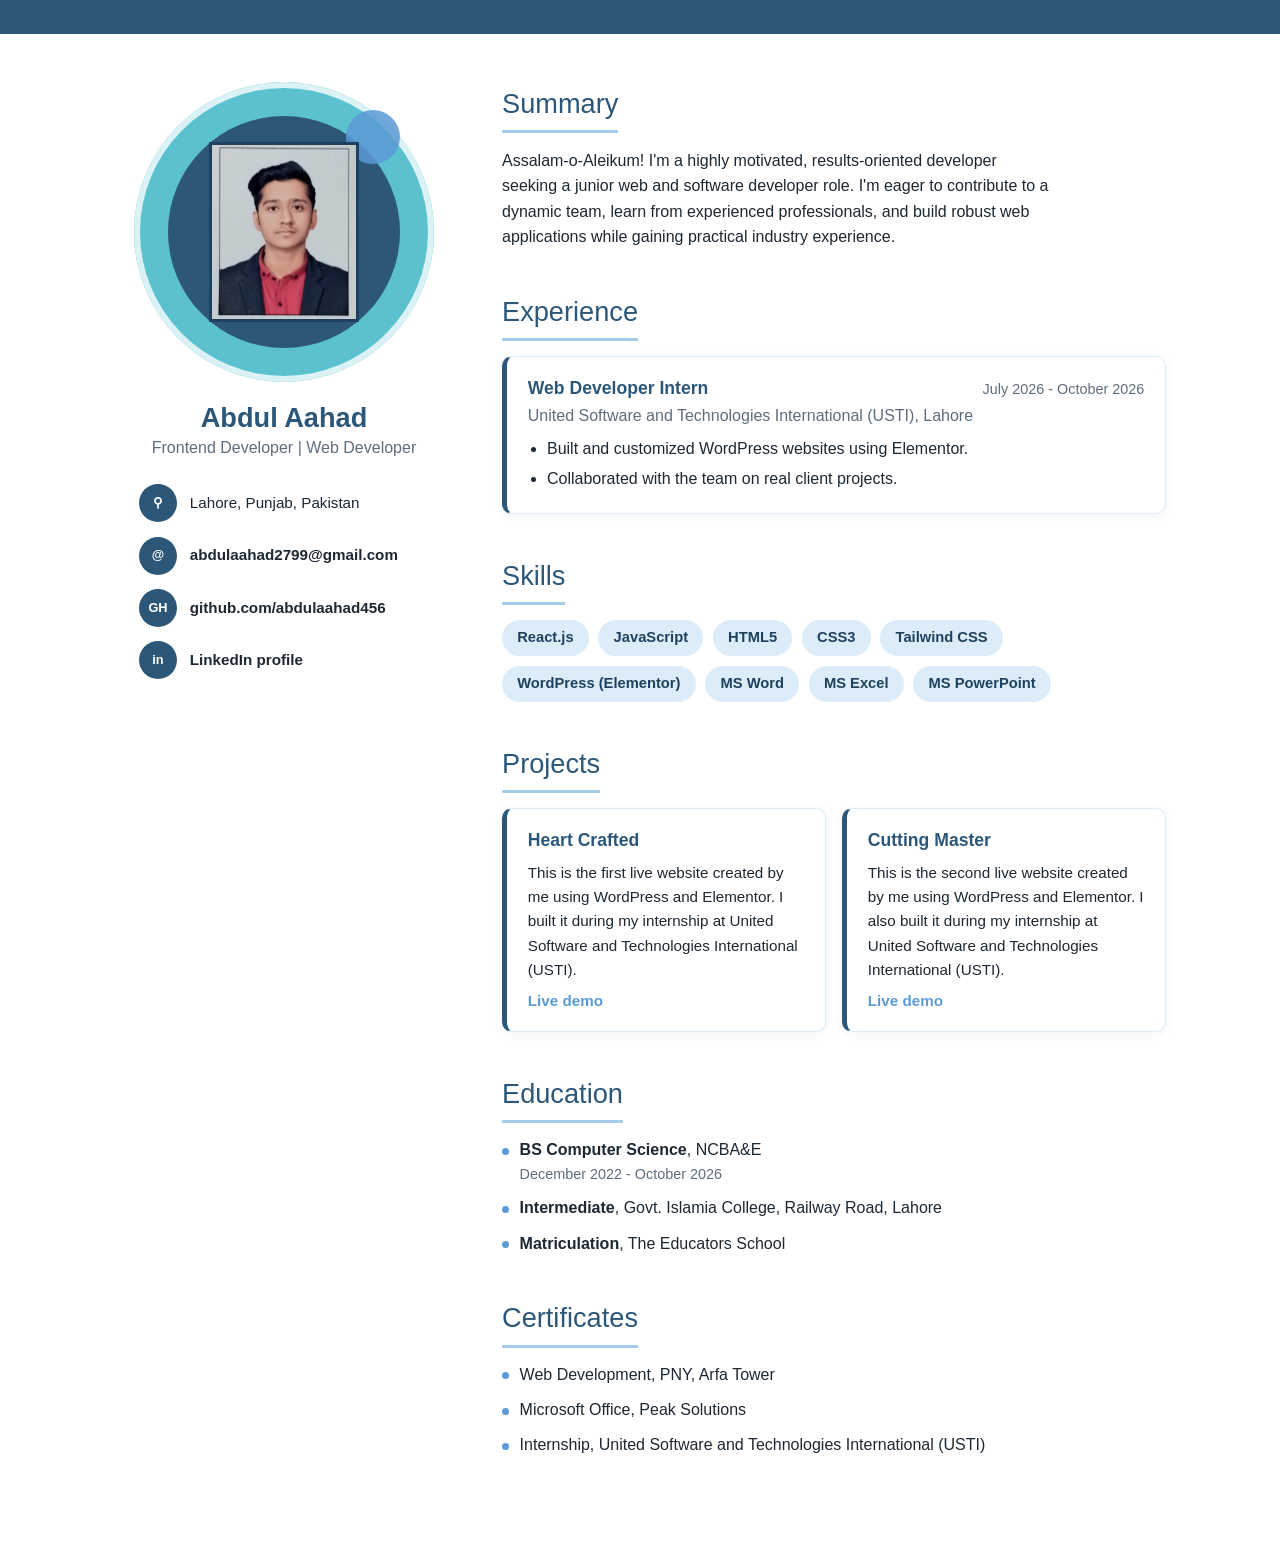
==== index.html @ 206ff54b "Rename portfolio.html to index.html" ====
<!DOCTYPE html>
<html lang="en">
<head>
  <title>Abdul Aahad | Frontend Developer | Web Developer</title>
  <link rel="stylesheet" href="style.css">
</head>
<body>
  <div class="topbar"></div>

  <div class="page">

    <aside class="sidebar">
      <div class="badge">
        <div class="photo" role="img" aria-label="Portrait of Abdul Aahad"></div>
      </div>
      <h1 class="name">Abdul Aahad</h1>
      <p class="role">Frontend Developer | Web Developer</p>

      <ul class="contact">
        <li>
          <span class="icon" aria-hidden="true">&#9906;</span>
          <span>Lahore, Punjab, Pakistan</span>
        </li>
        <li>
          <span class="icon" aria-hidden="true">@</span>
          <a href="mailto:abdulaahad2799@gmail.com">abdulaahad2799@gmail.com</a>
        </li>
        <li>
          <span class="icon" aria-hidden="true">GH</span>
          <a href="https://github.com/abdulaahad456" target="_blank" rel="noopener">github.com/abdulaahad456</a>
        </li>
        <li>
          <span class="icon" aria-hidden="true">in</span>
          <a href="https://www.linkedin.com/in/abdulaahad-09178242a" target="_blank" rel="noopener">LinkedIn profile</a>
        </li>
      </ul>
    </aside>

    <!-- RIGHT COLUMN -->
    <main class="content">

      <section id="summary">
        <h2>Summary</h2>
        <p>
          Assalam-o-Aleikum! I'm a highly motivated, results-oriented developer seeking a
          junior web and software developer role. I'm eager to contribute to a dynamic team,
          learn from experienced professionals, and build robust web applications while
          gaining practical industry experience.
        </p>
      </section>

      <section id="experience">
        <h2>Experience</h2>
        <article class="card">
          <div class="card-head">
            <h3>Web Developer Intern</h3>
            <span class="date">July 2026 - October 2026</span>
          </div>
          <p class="org">United Software and Technologies International (USTI), Lahore</p>
          <ul>
            <li>Built and customized WordPress websites using Elementor.</li>
            <li>Collaborated with the team on real client projects.</li>
          </ul>
        </article>
      </section>

      <section id="skills">
        <h2>Skills</h2>
        <ul class="chips">
          <li>React.js</li>
          <li>JavaScript</li>
          <li>HTML5</li>
          <li>CSS3</li>
          <li>Tailwind CSS</li>
          <li>WordPress (Elementor)</li>
          <li>MS Word</li>
          <li>MS Excel</li>
          <li>MS PowerPoint</li>
        </ul>
      </section>

      <section id="projects">
        <h2>Projects</h2>
        <div class="grid">
          <!-- Duplicate or edit these cards. Replace the # links with your live demo and GitHub repo. -->
          <article class="card project">
            <h3>Heart Crafted</h3>
            <p>This is the first live website created by me using WordPress and Elementor.
                I built it during my internship at United Software and Technologies International (USTI).
            </p>
            <p class="links"><a href="https://heartcrafted.pk/">Live demo</a></p>
          </article>
          <article class="card project">
            <h3>Cutting Master</h3>
            <p>This is the second live website created by me using WordPress and Elementor.
                I also built it during my internship at United Software and Technologies International (USTI).
            </p>
            <p class="links"><a href="https://cuttingmasterpk.com/">Live demo</a></p>
          </article>
        </div>
      </section>

      <section id="education">
        <h2>Education</h2>
        <ul class="plain">
          <li>
            <strong>BS Computer Science</strong>, NCBA&E
            <span class="date">December 2022 - October 2026</span>
          </li>
          <li><strong>Intermediate</strong>, Govt. Islamia College, Railway Road, Lahore</li>
          <li><strong>Matriculation</strong>, The Educators School</li>
        </ul>
      </section>

      <section id="certificates">
        <h2>Certificates</h2>
        <ul class="plain">
          <li>Web Development, PNY, Arfa Tower</li>
          <li>Microsoft Office, Peak Solutions</li>
          <li>Internship, United Software and Technologies International (USTI)</li>
        </ul>
      </section>

    </main>
  </div>
</body>
</html>
---- style.css ----
:root {
  --navy: #2c5778;
  --navy-dark: #1f4160;
  --sky: #a5cdea;
  --sky-light: #dcecf8;
  --blue: #5b9bd5;
  --text: #1c2833;
  --muted: #5d6d7e;
  --bg: #ffffff;
}

* { box-sizing: border-box; margin: 0; padding: 0; }

html { scroll-behavior: smooth; }

body {
  font-family: "Segoe UI", Calibri, Roboto, Helvetica, Arial, sans-serif;
  color: var(--text);
  background: var(--bg);
  line-height: 1.6;
  overflow-x: hidden;
}

a { color: var(--blue); text-decoration: none; }
a:hover { text-decoration: underline; }

.topbar { height: 34px; background: var(--navy); }

/* ---------- Layout ---------- */
.page {
  max-width: 1100px;
  margin: 0 auto;
  padding: 3rem 1.5rem 4rem;
  display: grid;
  grid-template-columns: 340px 1fr;
  gap: 3rem;
  align-items: start;
}

/* ---------- Sidebar ---------- */
.sidebar {
  position: sticky;
  top: 1.5rem;
  text-align: center;
}

/* light-blue brush circle with navy circle inside, like the resume */
.badge {
  position: relative;
  width: 300px;
  height: 300px;
  margin: 0 auto 1.25rem;
  border-radius: 50%;
  background: rgb(92, 193, 206);
  box-shadow: inset 0 0 0 6px rgb(218, 242, 245);
}
.badge::before {
  content: "";
  position: absolute;
  inset: 34px;
  border-radius: 50%;
  background: rgb(44, 87, 120);
}
.badge::after {
  content: "";
  position: absolute;
  top: 28px;
  right: 34px;
  width: 54px;
  height: 54px;
  border-radius: 50%;
  background: var(--blue);
  opacity: 0.85;
}

.photo {
  position: absolute;
  z-index: 1;
  top: 50%;
  left: 50%;
  width: 150px;
  height: 180px;
  transform: translate(-50%, -50%);
  border: 3px solid var(--navy-dark);
  background: #eaf3fa url("Image.jpeg") center / cover no-repeat;
}

.name {
  font-size: 1.7rem;
  color: var(--navy);
  line-height: 1.2;
}
.role {
  color: var(--muted);
  margin-bottom: 1.5rem;
}

.contact {
  list-style: none;
  text-align: left;
  display: grid;
  gap: 0.9rem;
  margin: 0 auto 1.5rem;
  max-width: 290px;
  font-size: 0.95rem;
  word-break: break-word;
}
.contact li { display: flex; align-items: center; gap: 0.8rem; }
.contact .icon {
  flex: 0 0 38px;
  height: 38px;
  border-radius: 50%;
  background: var(--navy);
  color: #fff;
  display: grid;
  place-items: center;
  font-size: 0.8rem;
  font-weight: 700;
}
.contact a { color: var(--text); font-weight: 600; }

.btn {
  display: inline-block;
  padding: 0.65rem 1.6rem;
  border-radius: 999px;
  background: var(--navy);
  color: #fff;
  font-weight: 600;
  transition: background 0.2s, transform 0.2s;
}
.btn:hover { background: var(--navy-dark); transform: translateY(-1px); text-decoration: none; }

/* ---------- Content ---------- */
.content section { margin-bottom: 2.5rem; }

.content h2 {
  font-size: 1.7rem;
  font-weight: 400;
  color: var(--navy);
  margin-bottom: 0.9rem;
  padding-bottom: 0.3rem;
  border-bottom: 3px solid var(--sky);
  display: inline-block;
}

.content p { max-width: 62ch; }

.card {
  background: #fff;
  border: 1px solid var(--sky-light);
  border-left: 5px solid var(--navy);
  border-radius: 10px;
  padding: 1.1rem 1.3rem;
  box-shadow: 0 2px 10px rgba(44, 87, 120, 0.07);
}
.card h3 { color: var(--navy); font-size: 1.1rem; }
.card-head {
  display: flex;
  flex-wrap: wrap;
  justify-content: space-between;
  gap: 0.25rem 1rem;
  align-items: baseline;
}
.org { color: var(--muted); margin-bottom: 0.5rem; }
.card ul { padding-left: 1.2rem; }
.card li { margin-bottom: 0.25rem; }

.date { color: var(--muted); font-size: 0.9rem; }

.chips { list-style: none; display: flex; flex-wrap: wrap; gap: 0.6rem; }
.chips li {
  padding: 0.4rem 0.95rem;
  border-radius: 999px;
  background: var(--sky-light);
  color: var(--navy-dark);
  font-weight: 600;
  font-size: 0.92rem;
}

.grid {
  display: grid;
  grid-template-columns: repeat(auto-fit, minmax(210px, 1fr));
  gap: 1rem;
}
.project { transition: transform 0.2s, box-shadow 0.2s; }
.project:hover { transform: translateY(-3px); box-shadow: 0 8px 20px rgba(44, 87, 120, 0.15); }
.project p { margin-top: 0.4rem; font-size: 0.95rem; }
.tools { color: var(--muted); font-size: 0.85rem !important; }
.links { display: flex; gap: 1rem; font-weight: 600; }

.plain { list-style: none; display: grid; gap: 0.6rem; }
.plain li { padding-left: 1.1rem; position: relative; }
.plain li::before {
  content: "";
  position: absolute;
  left: 0;
  top: 0.65em;
  width: 7px;
  height: 7px;
  border-radius: 50%;
  background: var(--blue);
}
.plain .date { display: block; }

/* ---------- Footer with decorative circles ---------- */
footer {
  position: relative;
  overflow: hidden;
  min-height: 150px;
  text-align: center;
  padding: 2rem 1rem;
  color: var(--muted);
  font-size: 0.9rem;
}
.deco { position: absolute; border-radius: 50%; }
.d1 { right: -90px; bottom: -120px; width: 300px; height: 300px; background: var(--sky); opacity: 0.55; }
.d2 { right: 40px; bottom: -40px; width: 130px; height: 130px; background: var(--blue); opacity: 0.55; }
.d3 { right: 200px; bottom: 20px; width: 50px; height: 50px; background: var(--sky); opacity: 0.7; }

/* ---------- Responsive ---------- */
@media (max-width: 860px) {
  .page { grid-template-columns: 1fr; gap: 2rem; padding-top: 2rem; }
  .sidebar { position: static; }
  .badge { width: 260px; height: 260px; }
  .badge::before { inset: 28px; }
  .photo { width: 125px; height: 150px; }
}

@media print {
  .topbar, footer, .btn { display: none; }
  .sidebar { position: static; }
}
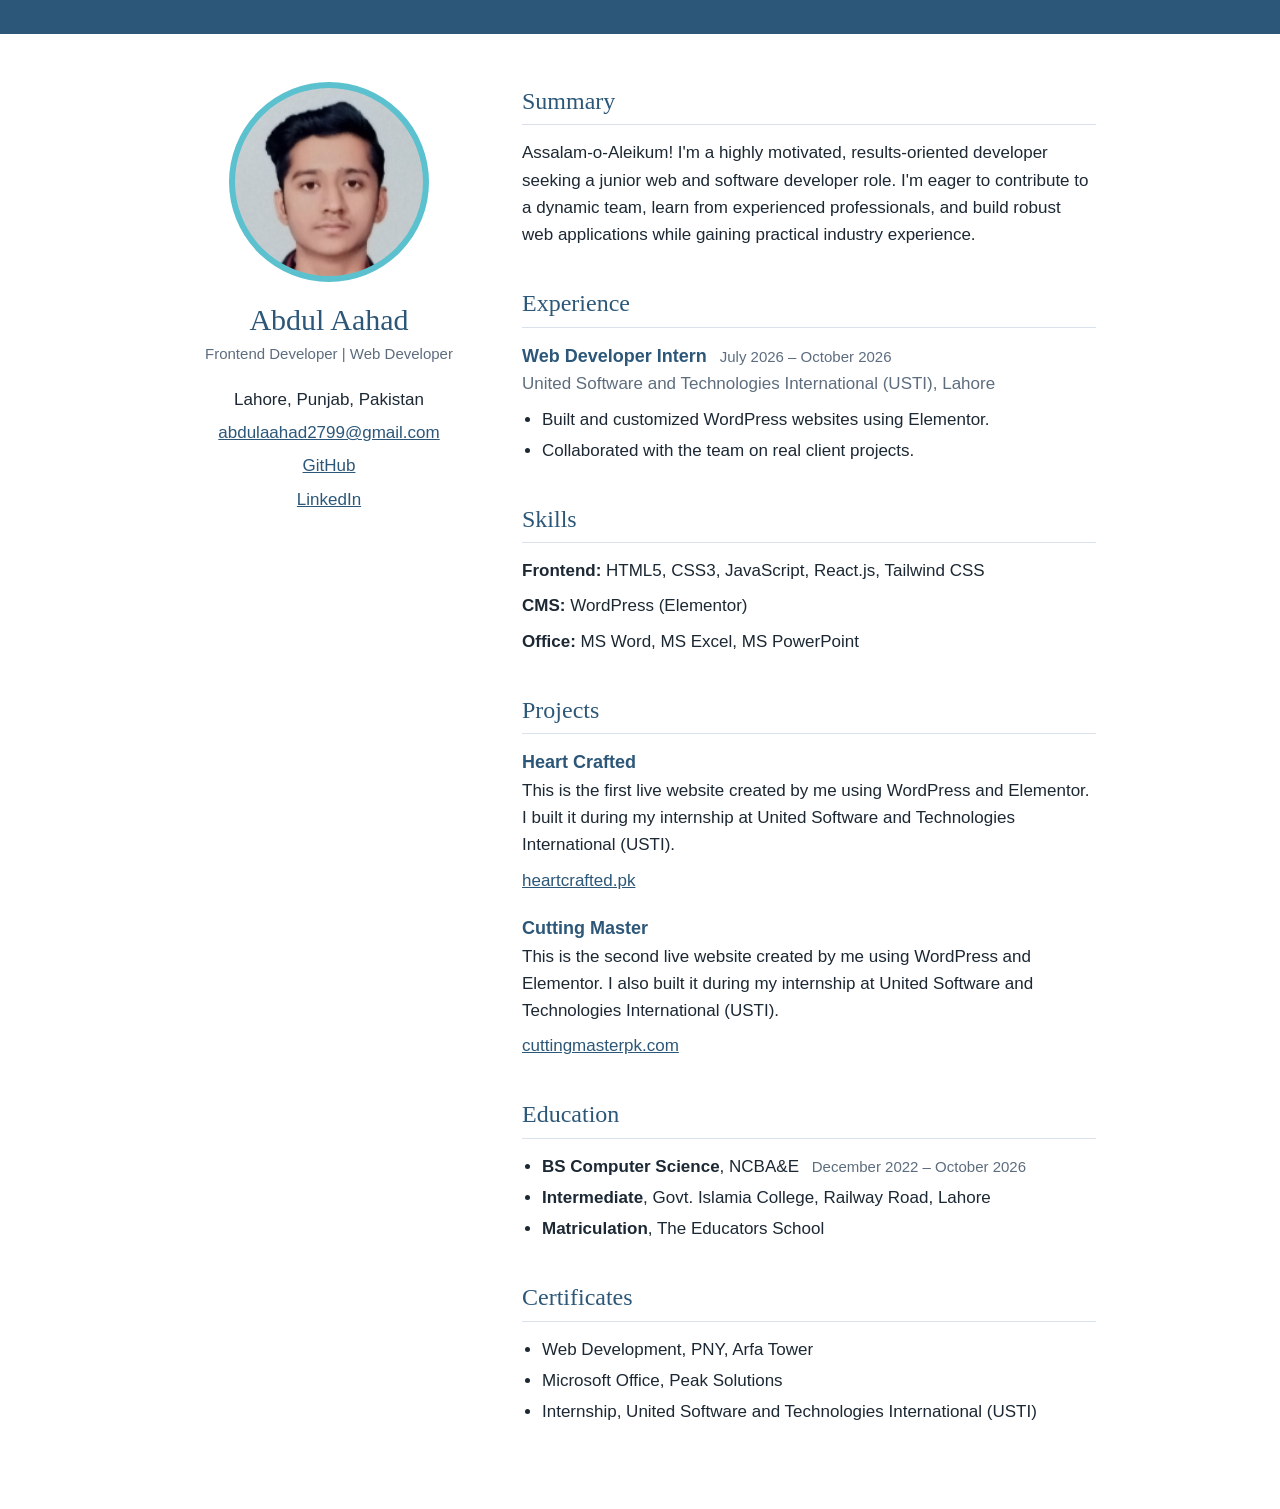
==== commit 5f48b9c4: "Refactor index.html for improved structure and content Updated the structure and content of the inde" ====
--- a/index.html
+++ b/index.html
@@ -1,45 +1,28 @@
 <!DOCTYPE html>
 <html lang="en">
 <head>
+  <meta charset="UTF-8">
+  <meta name="viewport" content="width=device-width, initial-scale=1">
   <title>Abdul Aahad | Frontend Developer | Web Developer</title>
   <link rel="stylesheet" href="style.css">
 </head>
 <body>
-  <div class="topbar"></div>
-
   <div class="page">
 
-    <aside class="sidebar">
-      <div class="badge">
-        <div class="photo" role="img" aria-label="Portrait of Abdul Aahad"></div>
-      </div>
-      <h1 class="name">Abdul Aahad</h1>
+    <aside>
+      <div class="photo" role="img" aria-label="Abdul Aahad"></div>
+      <h1>Abdul Aahad</h1>
       <p class="role">Frontend Developer | Web Developer</p>
-
       <ul class="contact">
-        <li>
-          <span class="icon" aria-hidden="true">&#9906;</span>
-          <span>Lahore, Punjab, Pakistan</span>
-        </li>
-        <li>
-          <span class="icon" aria-hidden="true">@</span>
-          <a href="mailto:abdulaahad2799@gmail.com">abdulaahad2799@gmail.com</a>
-        </li>
-        <li>
-          <span class="icon" aria-hidden="true">GH</span>
-          <a href="https://github.com/abdulaahad456" target="_blank" rel="noopener">github.com/abdulaahad456</a>
-        </li>
-        <li>
-          <span class="icon" aria-hidden="true">in</span>
-          <a href="https://www.linkedin.com/in/abdulaahad-09178242a" target="_blank" rel="noopener">LinkedIn profile</a>
-        </li>
+        <li>Lahore, Punjab, Pakistan</li>
+        <li><a href="mailto:abdulaahad2799@gmail.com">abdulaahad2799@gmail.com</a></li>
+        <li><a href="https://github.com/abdulaahad456">GitHub</a></li>
+        <li><a href="https://www.linkedin.com/in/abdul-aahad-09178242a">LinkedIn</a></li>
       </ul>
     </aside>
 
-    <!-- RIGHT COLUMN -->
-    <main class="content">
-
-      <section id="summary">
+    <main>
+      <section>
         <h2>Summary</h2>
         <p>
           Assalam-o-Aleikum! I'm a highly motivated, results-oriented developer seeking a
@@ -49,79 +32,62 @@
         </p>
       </section>
 
-      <section id="experience">
+      <section>
         <h2>Experience</h2>
-        <article class="card">
-          <div class="card-head">
-            <h3>Web Developer Intern</h3>
-            <span class="date">July 2026 - October 2026</span>
-          </div>
-          <p class="org">United Software and Technologies International (USTI), Lahore</p>
-          <ul>
-            <li>Built and customized WordPress websites using Elementor.</li>
-            <li>Collaborated with the team on real client projects.</li>
-          </ul>
+        <h3>Web Developer Intern <span class="date">July 2026 &ndash; October 2026</span></h3>
+        <p class="muted">United Software and Technologies International (USTI), Lahore</p>
+        <ul>
+          <li>Built and customized WordPress websites using Elementor.</li>
+          <li>Collaborated with the team on real client projects.</li>
+        </ul>
+      </section>
+
+      <section>
+        <h2>Skills</h2>
+        <p><strong>Frontend:</strong> HTML5, CSS3, JavaScript, React.js, Tailwind CSS</p>
+        <p><strong>CMS:</strong> WordPress (Elementor)</p>
+        <p><strong>Office:</strong> MS Word, MS Excel, MS PowerPoint</p>
+      </section>
+
+      <section>
+        <h2>Projects</h2>
+        <article>
+          <h3>Heart Crafted</h3>
+          <p>
+            This is the first live website created by me using WordPress and Elementor.
+            I built it during my internship at United Software and Technologies International (USTI).
+          </p>
+          <p><a href="https://heartcrafted.pk/">heartcrafted.pk</a></p>
+        </article>
+        <article>
+          <h3>Cutting Master</h3>
+          <p>
+            This is the second live website created by me using WordPress and Elementor.
+            I also built it during my internship at United Software and Technologies International (USTI).
+          </p>
+          <p><a href="https://cuttingmasterpk.com/">cuttingmasterpk.com</a></p>
         </article>
       </section>
 
-      <section id="skills">
-        <h2>Skills</h2>
-        <ul class="chips">
-          <li>React.js</li>
-          <li>JavaScript</li>
-          <li>HTML5</li>
-          <li>CSS3</li>
-          <li>Tailwind CSS</li>
-          <li>WordPress (Elementor)</li>
-          <li>MS Word</li>
-          <li>MS Excel</li>
-          <li>MS PowerPoint</li>
-        </ul>
-      </section>
-
-      <section id="projects">
-        <h2>Projects</h2>
-        <div class="grid">
-          <!-- Duplicate or edit these cards. Replace the # links with your live demo and GitHub repo. -->
-          <article class="card project">
-            <h3>Heart Crafted</h3>
-            <p>This is the first live website created by me using WordPress and Elementor.
-                I built it during my internship at United Software and Technologies International (USTI).
-            </p>
-            <p class="links"><a href="https://heartcrafted.pk/">Live demo</a></p>
-          </article>
-          <article class="card project">
-            <h3>Cutting Master</h3>
-            <p>This is the second live website created by me using WordPress and Elementor.
-                I also built it during my internship at United Software and Technologies International (USTI).
-            </p>
-            <p class="links"><a href="https://cuttingmasterpk.com/">Live demo</a></p>
-          </article>
-        </div>
-      </section>
-
-      <section id="education">
+      <section>
         <h2>Education</h2>
-        <ul class="plain">
-          <li>
-            <strong>BS Computer Science</strong>, NCBA&E
-            <span class="date">December 2022 - October 2026</span>
-          </li>
+        <ul>
+          <li><strong>BS Computer Science</strong>, NCBA&amp;E <span class="date">December 2022 &ndash; October 2026</span></li>
           <li><strong>Intermediate</strong>, Govt. Islamia College, Railway Road, Lahore</li>
           <li><strong>Matriculation</strong>, The Educators School</li>
         </ul>
       </section>
 
-      <section id="certificates">
+      <section>
         <h2>Certificates</h2>
-        <ul class="plain">
+        <ul>
           <li>Web Development, PNY, Arfa Tower</li>
           <li>Microsoft Office, Peak Solutions</li>
           <li>Internship, United Software and Technologies International (USTI)</li>
         </ul>
       </section>
+    </main>
 
-    </main>
   </div>
 </body>
 </html>
--- a/style.css
+++ b/style.css
@@ -1,232 +1,64 @@
 :root {
   --navy: #2c5778;
-  --navy-dark: #1f4160;
-  --sky: #a5cdea;
-  --sky-light: #dcecf8;
-  --blue: #5b9bd5;
-  --text: #1c2833;
+  --teal: #5cc1ce;
+  --tint: #daf2f5;
   --muted: #5d6d7e;
-  --bg: #ffffff;
 }
 
-* { box-sizing: border-box; margin: 0; padding: 0; }
-
-html { scroll-behavior: smooth; }
+* { box-sizing: border-box; }
 
 body {
-  font-family: "Segoe UI", Calibri, Roboto, Helvetica, Arial, sans-serif;
-  color: var(--text);
-  background: var(--bg);
-  line-height: 1.6;
-  overflow-x: hidden;
+  margin: 0;
+  border-top: 34px solid var(--navy);
+  font: 17px/1.6 "Segoe UI", Calibri, Arial, sans-serif;
+  color: #1c2833;
 }
 
-a { color: var(--blue); text-decoration: none; }
-a:hover { text-decoration: underline; }
+a { color: var(--navy); }
+a:hover { color: #1a8a99; }
 
-.topbar { height: 34px; background: var(--navy); }
-
-/* ---------- Layout ---------- */
 .page {
-  max-width: 1100px;
+  max-width: 960px;
   margin: 0 auto;
-  padding: 3rem 1.5rem 4rem;
+  padding: 48px 24px;
   display: grid;
-  grid-template-columns: 340px 1fr;
-  gap: 3rem;
-  align-items: start;
+  grid-template-columns: 290px 1fr;
+  gap: 48px;
 }
 
-/* ---------- Sidebar ---------- */
-.sidebar {
-  position: sticky;
-  top: 1.5rem;
-  text-align: center;
+/* left column */
+aside { text-align: center; }
+
+.photo {
+  width: 200px;
+  height: 200px;
+  margin: 0 auto 20px;
+  border: 6px solid var(--teal);
+  border-radius: 50%;
+  background: var(--tint) url("Image.jpeg") 50% 14% / 135% auto no-repeat;
 }
 
-/* light-blue brush circle with navy circle inside, like the resume */
-.badge {
-  position: relative;
-  width: 300px;
-  height: 300px;
-  margin: 0 auto 1.25rem;
-  border-radius: 50%;
-  background: rgb(92, 193, 206);
-  box-shadow: inset 0 0 0 6px rgb(218, 242, 245);
+.role { margin: 4px 0 20px; color: var(--muted); font-size: 15px; }
+
+.contact { margin: 0; padding: 0; list-style: none; }
+.contact li { margin-bottom: 6px; }
+
+/* right column */
+h1, h2, h3 { margin: 0; color: var(--navy); font-weight: normal; }
+h1, h2 { font-family: Georgia, "Times New Roman", serif; }
+h1 { font-size: 30px; line-height: 1.2; }
+h2 { margin-bottom: 14px; padding-bottom: 4px; border-bottom: 1px solid #d9e2ea; font-size: 24px; }
+h3 { font-size: 18px; font-weight: 600; }
+
+section { margin-bottom: 36px; }
+article { margin-bottom: 20px; }
+p { margin: 0 0 8px; }
+ul { margin: 6px 0 0; padding-left: 20px; }
+li { margin-bottom: 4px; }
+
+.muted, .date { color: var(--muted); }
+.date { margin-left: 8px; font-size: 15px; font-weight: normal; }
+
+@media (max-width: 760px) {
+  .page { grid-template-columns: 1fr; gap: 32px; }
 }
-.badge::before {
-  content: "";
-  position: absolute;
-  inset: 34px;
-  border-radius: 50%;
-  background: rgb(44, 87, 120);
-}
-.badge::after {
-  content: "";
-  position: absolute;
-  top: 28px;
-  right: 34px;
-  width: 54px;
-  height: 54px;
-  border-radius: 50%;
-  background: var(--blue);
-  opacity: 0.85;
-}
-
-.photo {
-  position: absolute;
-  z-index: 1;
-  top: 50%;
-  left: 50%;
-  width: 150px;
-  height: 180px;
-  transform: translate(-50%, -50%);
-  border: 3px solid var(--navy-dark);
-  background: #eaf3fa url("Image.jpeg") center / cover no-repeat;
-}
-
-.name {
-  font-size: 1.7rem;
-  color: var(--navy);
-  line-height: 1.2;
-}
-.role {
-  color: var(--muted);
-  margin-bottom: 1.5rem;
-}
-
-.contact {
-  list-style: none;
-  text-align: left;
-  display: grid;
-  gap: 0.9rem;
-  margin: 0 auto 1.5rem;
-  max-width: 290px;
-  font-size: 0.95rem;
-  word-break: break-word;
-}
-.contact li { display: flex; align-items: center; gap: 0.8rem; }
-.contact .icon {
-  flex: 0 0 38px;
-  height: 38px;
-  border-radius: 50%;
-  background: var(--navy);
-  color: #fff;
-  display: grid;
-  place-items: center;
-  font-size: 0.8rem;
-  font-weight: 700;
-}
-.contact a { color: var(--text); font-weight: 600; }
-
-.btn {
-  display: inline-block;
-  padding: 0.65rem 1.6rem;
-  border-radius: 999px;
-  background: var(--navy);
-  color: #fff;
-  font-weight: 600;
-  transition: background 0.2s, transform 0.2s;
-}
-.btn:hover { background: var(--navy-dark); transform: translateY(-1px); text-decoration: none; }
-
-/* ---------- Content ---------- */
-.content section { margin-bottom: 2.5rem; }
-
-.content h2 {
-  font-size: 1.7rem;
-  font-weight: 400;
-  color: var(--navy);
-  margin-bottom: 0.9rem;
-  padding-bottom: 0.3rem;
-  border-bottom: 3px solid var(--sky);
-  display: inline-block;
-}
-
-.content p { max-width: 62ch; }
-
-.card {
-  background: #fff;
-  border: 1px solid var(--sky-light);
-  border-left: 5px solid var(--navy);
-  border-radius: 10px;
-  padding: 1.1rem 1.3rem;
-  box-shadow: 0 2px 10px rgba(44, 87, 120, 0.07);
-}
-.card h3 { color: var(--navy); font-size: 1.1rem; }
-.card-head {
-  display: flex;
-  flex-wrap: wrap;
-  justify-content: space-between;
-  gap: 0.25rem 1rem;
-  align-items: baseline;
-}
-.org { color: var(--muted); margin-bottom: 0.5rem; }
-.card ul { padding-left: 1.2rem; }
-.card li { margin-bottom: 0.25rem; }
-
-.date { color: var(--muted); font-size: 0.9rem; }
-
-.chips { list-style: none; display: flex; flex-wrap: wrap; gap: 0.6rem; }
-.chips li {
-  padding: 0.4rem 0.95rem;
-  border-radius: 999px;
-  background: var(--sky-light);
-  color: var(--navy-dark);
-  font-weight: 600;
-  font-size: 0.92rem;
-}
-
-.grid {
-  display: grid;
-  grid-template-columns: repeat(auto-fit, minmax(210px, 1fr));
-  gap: 1rem;
-}
-.project { transition: transform 0.2s, box-shadow 0.2s; }
-.project:hover { transform: translateY(-3px); box-shadow: 0 8px 20px rgba(44, 87, 120, 0.15); }
-.project p { margin-top: 0.4rem; font-size: 0.95rem; }
-.tools { color: var(--muted); font-size: 0.85rem !important; }
-.links { display: flex; gap: 1rem; font-weight: 600; }
-
-.plain { list-style: none; display: grid; gap: 0.6rem; }
-.plain li { padding-left: 1.1rem; position: relative; }
-.plain li::before {
-  content: "";
-  position: absolute;
-  left: 0;
-  top: 0.65em;
-  width: 7px;
-  height: 7px;
-  border-radius: 50%;
-  background: var(--blue);
-}
-.plain .date { display: block; }
-
-/* ---------- Footer with decorative circles ---------- */
-footer {
-  position: relative;
-  overflow: hidden;
-  min-height: 150px;
-  text-align: center;
-  padding: 2rem 1rem;
-  color: var(--muted);
-  font-size: 0.9rem;
-}
-.deco { position: absolute; border-radius: 50%; }
-.d1 { right: -90px; bottom: -120px; width: 300px; height: 300px; background: var(--sky); opacity: 0.55; }
-.d2 { right: 40px; bottom: -40px; width: 130px; height: 130px; background: var(--blue); opacity: 0.55; }
-.d3 { right: 200px; bottom: 20px; width: 50px; height: 50px; background: var(--sky); opacity: 0.7; }
-
-/* ---------- Responsive ---------- */
-@media (max-width: 860px) {
-  .page { grid-template-columns: 1fr; gap: 2rem; padding-top: 2rem; }
-  .sidebar { position: static; }
-  .badge { width: 260px; height: 260px; }
-  .badge::before { inset: 28px; }
-  .photo { width: 125px; height: 150px; }
-}
-
-@media print {
-  .topbar, footer, .btn { display: none; }
-  .sidebar { position: static; }
-}
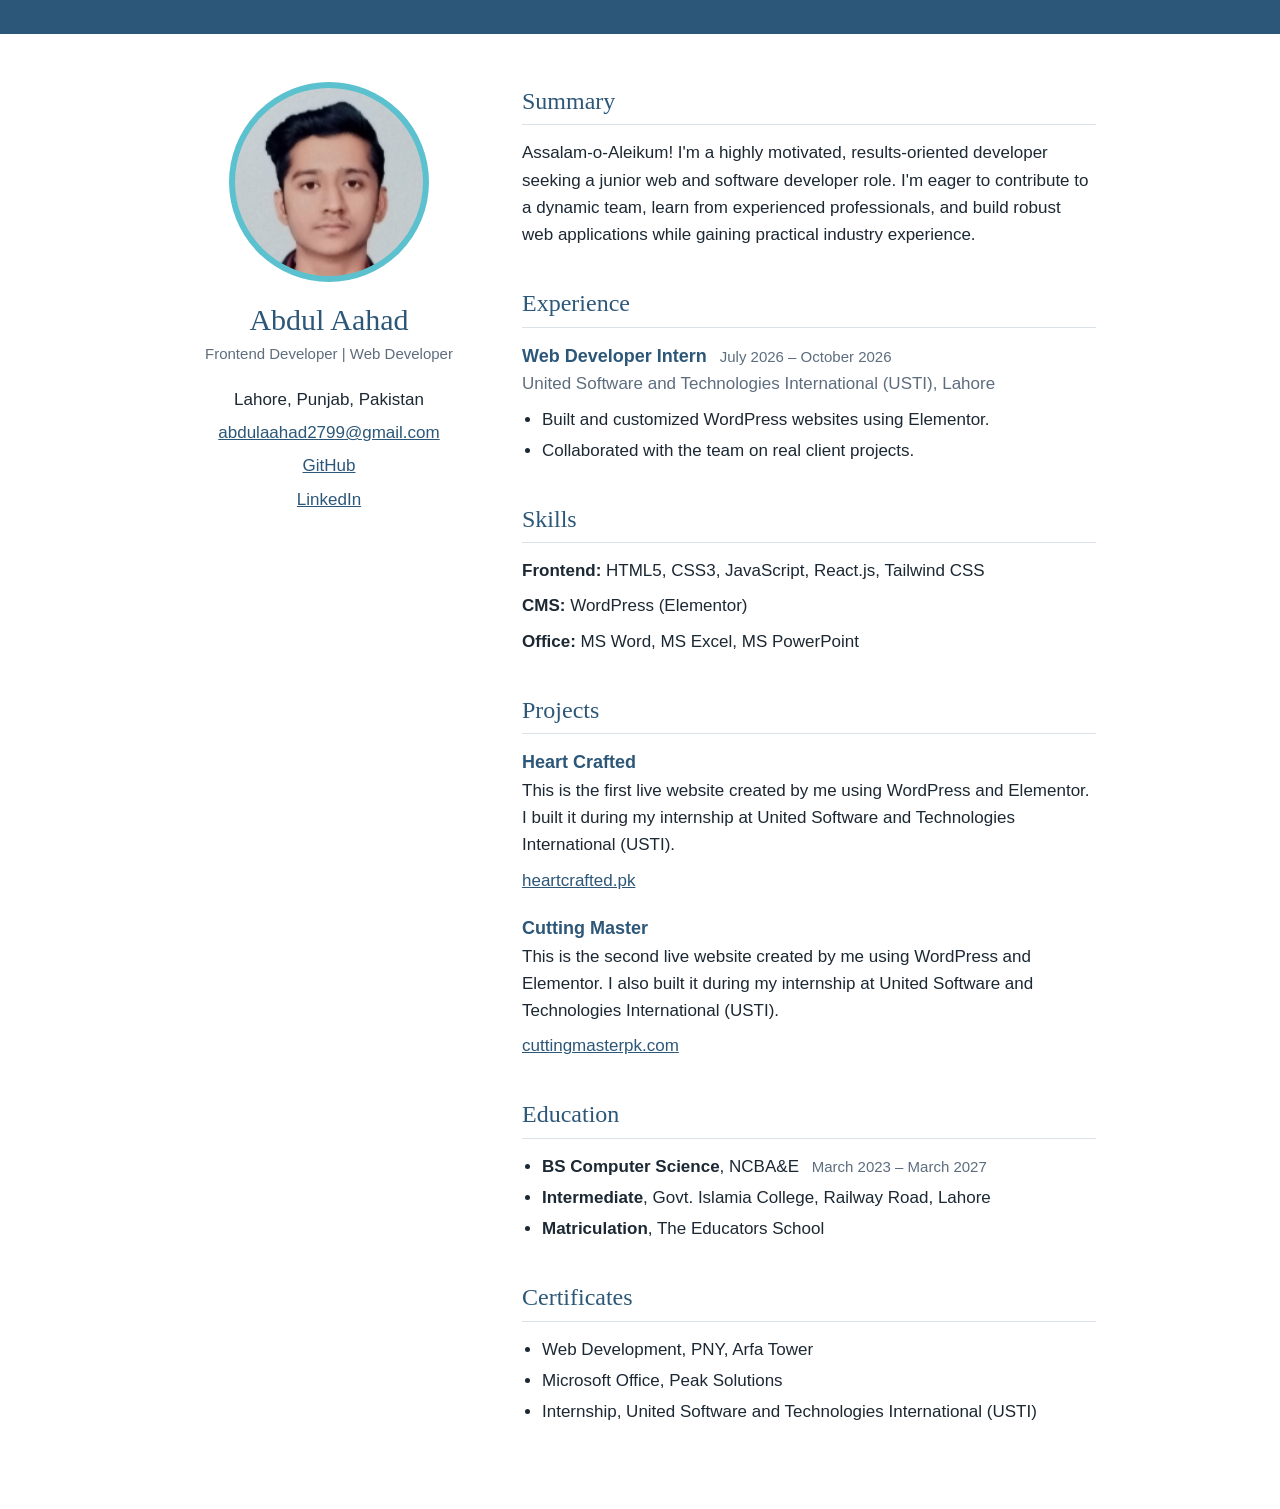
==== commit ffee7fea: "Revise education dates and internship duration Updated the education section with new dates and corr" ====
--- a/index.html
+++ b/index.html
@@ -72,7 +72,7 @@
       <section>
         <h2>Education</h2>
         <ul>
-          <li><strong>BS Computer Science</strong>, NCBA&amp;E <span class="date">December 2022 &ndash; October 2026</span></li>
+          <li><strong>BS Computer Science</strong>, NCBA&amp;E <span class="date">March 2023 &ndash; March 2027</span></li>
           <li><strong>Intermediate</strong>, Govt. Islamia College, Railway Road, Lahore</li>
           <li><strong>Matriculation</strong>, The Educators School</li>
         </ul>
